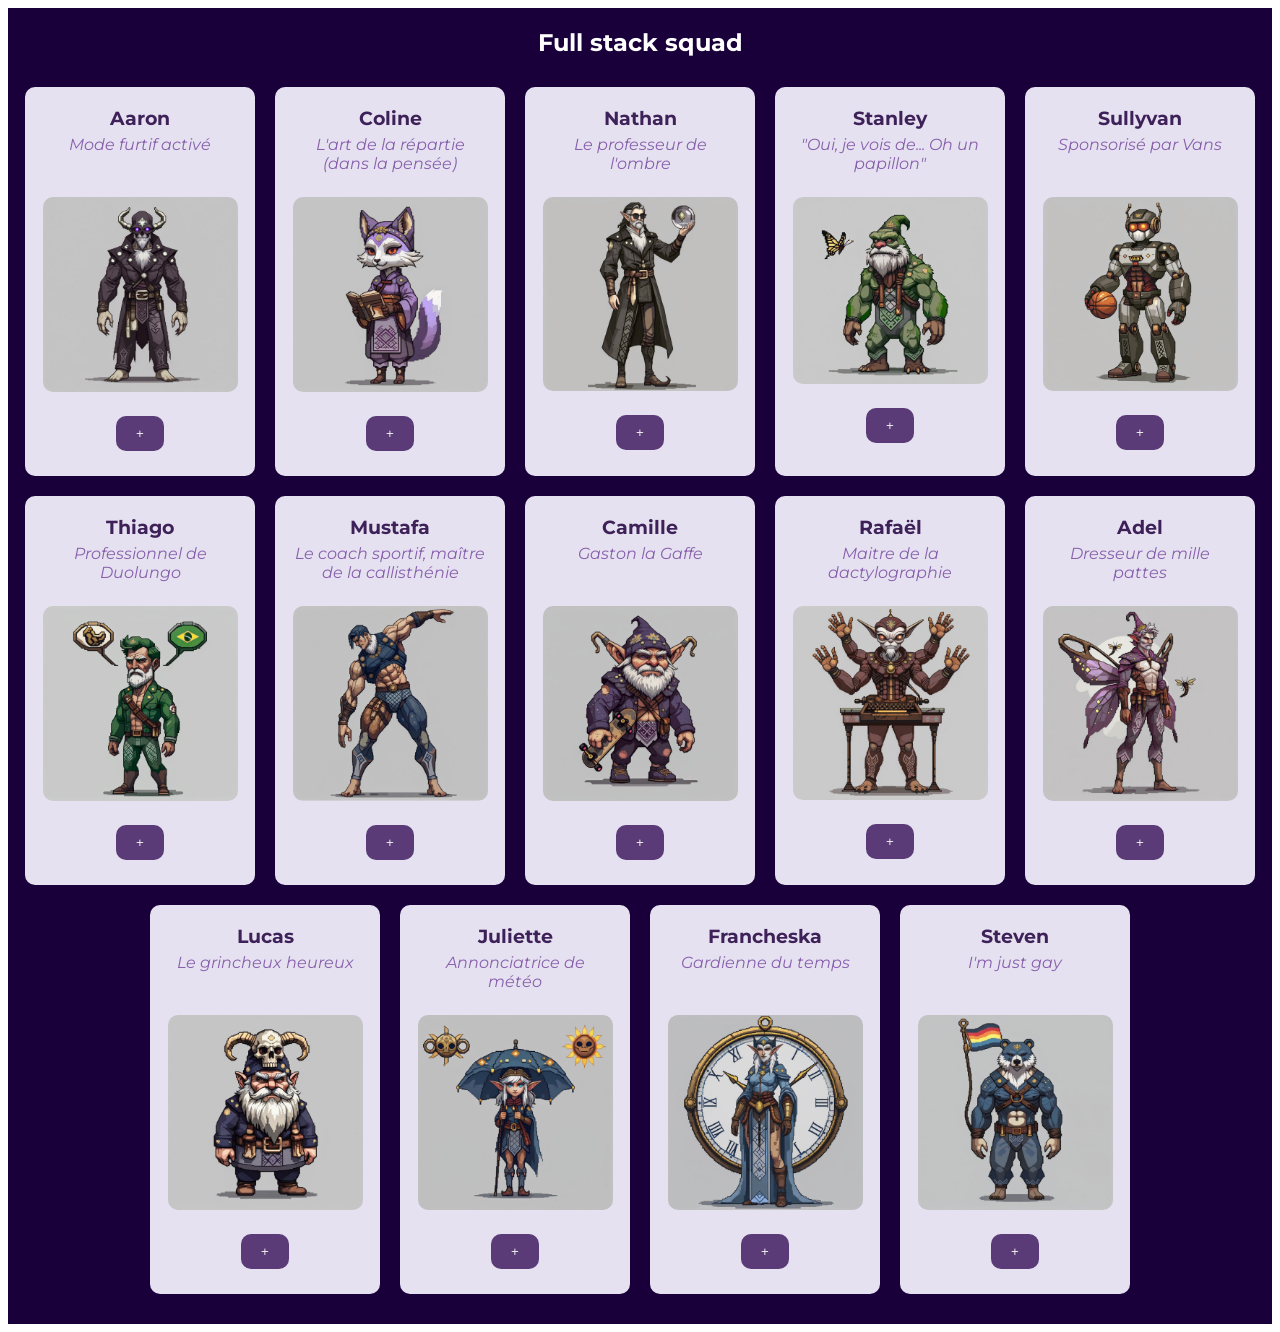
==== julietteBranch/index.html @ 9b446aa5 "FEAT index et style" ====
<!DOCTYPE html>
<html lang="en">
<head>
    <meta charset="UTF-8">
    <meta name="viewport" content="width=device-width, initial-scale=1.0">
    <link rel="stylesheet" href="style.css"/>
    <link href="https://fonts.googleapis.com/css2?family=Montserrat:ital,wght@0,100..900;1,100..900&display=swap" rel="stylesheet">
    <script src="jQuery.js"></script>
    <script src="script.js"></script>
    <title>Document</title>
</head>
<body>
<main>
    
        <h2>Full stack squad </h2>
<section id="fullStack">

    <div class="hero">
        <div class="headCard">
            <h3>Aaron</h3>
            <h4> Mode furtif activé  </h4>
        </div>
        <img src="image/aaron.png" alt="">
        <div class="containerP">
            <div class="replie"> 
                <button class="bouton-deplier"> + </button>
            </div>
            <div class="deplie container">
                <div class="montexte">
                    <table>
                        <tbody>
                            <tr> 
                                <td> Buffs 
                                    <ul>
                                        <li> Energique </li>
                                        <li> Musclé </li>
                                    </ul>
                                </td>
                            </tr>
                            <tr> 
                                <td> Débuffs 
                                    <ul>
                                        <li> Fumeur </li>
                                        <li> Courbature </li>
                                        <li> Transpiration </li>
                                    </ul>
                                </td>
                            </tr>

                        </tbody>
                    </table>
                </div>
            </div>
        </div>
    </div>

    <div class="hero">
        <div class="headCard">
            <h3>Coline </h3>
            <h4>  L'art de la répartie (dans la pensée) </h4>
        </div>
        <img src="image/coline.png" alt="">
        <div class="containerP">
            <div class="replie"> 
                <button class="bouton-deplier"> + </button> 
            </div>
            <div class="deplie container">
                <div class="montexte">
                    <table>
                        <tbody>
                            <tr> 
                                <td> Buffs 
                                    <ul>
                                        <li> Bien nourris </li>
                                        <li> Sous caféine </li>
                                    </ul>
                                </td>
                            </tr>
                            <tr> 
                                <td> Débuffs 
                                    <ul>
                                        <li> Digestion </li>
                                        <li> A côté du grincheux </li>
                                    </ul>
                                </td>
                            </tr>

                        </tbody>
                    </table>
                </div>
            </div>
        </div>
    </div>

    <div class="hero">
        <div class="headCard">
            <h3>Nathan</h3>
            <h4>  Le professeur de l'ombre </h4>
        </div>
        <img src="image/nathan.png" alt="">
        <div class="containerP">
            <div class="replie">
                <button class="bouton-deplier"> + </button>   
            </div>
            <div class="deplie container">
                <div class="montexte">
                    <table>
                        <tbody>
                            <tr> 
                                <td> Buffs 
                                    <ul>
                                        <li> Érudit </li>
                                        <li> Bien nourris </li>
                                        <li> Sous caféine </li>
                                    </ul>
                                </td>
                            </tr>
                            <tr> 
                                <td> Débuffs 
                                    <ul>
                                        <li> Érudit </li>
                                        <li> Disgestion </li>
                                    </ul>
                                </td>
                            </tr>

                        </tbody>
                    </table>
                </div>
            </div>
        </div>
    </div>

    <div class="hero">
        <div class="headCard">
            <h3>Stanley</h3>
            <h4> "Oui, je vois de... Oh un papillon"</h4>
        </div>
        <img src="image/stanley.png" alt="">
        <div class="containerP">
            <div class="replie"> 
                <button class="bouton-deplier"> + </button> 
            </div>
            <div class="deplie container">
                <div class="montexte">
                    <table>
                        <tbody>
                            <tr> 
                                <td> Buffs 
                                    <ul>
                                        <li> Hyperactif </li>
                                        
                                    </ul>
                                </td>
                            </tr>
                            <tr> 
                                <td> Débuffs 
                                    <ul>
                                        <li> Hyperactif </li>
                                        
                                    </ul>
                                </td>
                            </tr>

                        </tbody>
                    </table>
                </div>
            </div>
        </div>
    </div>

    <div class="hero">
        <div class="headCard">
            <h3>Sullyvan</h3>
            <h4> Sponsorisé par Vans</h4>
        </div>
        <img src="image/sullyvan.png" alt="">
        <div class="containerP">
            <div class="replie"> 
                <button class="bouton-deplier"> + </button>  
            </div>
            <div class="deplie container">
                <div class="montexte">
                    <table>
                        <tbody>
                            <tr> 
                                <td> Buffs 
                                    <ul>
                                        <li> Energique </li>
                                        <li> Musclé </li>
                                    </ul>
                                </td>
                            </tr>
                            <tr> 
                                <td> Débuffs 
                                    <ul>
                                        <li> Courbature </li>
                                        <li> Transpiration </li>
                                    </ul>
                                </td>
                            </tr>

                        </tbody>
                    </table>
                </div>
            </div>
        </div>
    </div>

    <div class="hero">
        <div class="headCard">
            <h3>Thiago</h3>
            <h4>  Professionnel de Duolungo </h4>
        </div>
        <img src="image/thiago.png" alt="">
        <div class="containerP">
            <div class="replie"> 
                <button class="bouton-deplier"> + </button> 
            </div>
            <div class="deplie container">
                <div class="montexte">
                    <table>
                        <tbody>
                            <tr> 
                                <td> Buffs 
                                    <ul>
                                        <li> Mega sieste </li>
                                        <li> Plyglotte </li>
                                        <li> Bien nourris </li>
                                    </ul>
                                </td>
                            </tr>
                            <tr> 
                                <td> Débuffs 
                                    <ul>
                                        <li> Réveil difficile </li>
                                        <li> Digestion </li>
                                    </ul>
                                </td>
                            </tr>

                        </tbody>
                    </table>
                </div>
            </div>
        </div>
    </div>

    <div class="hero">
        <div class="headCard">
            <h3>Mustafa</h3>
            <h4> Le coach sportif, maître de la callisthénie </h4>
        </div>
        <img src="image/mustafa.png" alt="">
        <div class="containerP">
            <div class="replie"> 
                <button class="bouton-deplier"> + </button>  
            </div>
            <div class="deplie container">
                <div class="montexte">
                    <table>
                        <tbody>
                            <tr> 
                                <td> Buffs 
                                    <ul>
                                        <li> Energique </li>
                                        <li> Musclé </li>
                                    </ul>
                                </td>
                            </tr>
                            <tr> 
                                <td> Débuffs 
                                    <ul>
                                        <li> Courbature </li>
                                        <li> Transpiration </li>
                                    </ul>
                                </td>
                            </tr>

                        </tbody>
                    </table>
                </div>
            </div>
        </div>
    </div>

    <div class="hero">
        <div class="headCard">
            <h3>Camille </h3>
            <h4> Gaston la Gaffe </h4>
        </div>
        <img src="image/camille.png" alt="">
        <div class="containerP">
            <div class="replie"> 
                <button class="bouton-deplier"> + </button>
            </div>
            <div class="deplie container">
                <div class="montexte">
                    <table>
                        <tbody>
                            <tr> 
                                <td> Buffs 
                                    <ul>
                                        <li> Bien nourris </li>
                                        <li> Sous caféine </li>
                                    </ul>
                                </td>
                            </tr>
                            <tr> 
                                <td> Débuffs 
                                    <ul>
                                        <li> Maladroit </li>
                                        <li> Digestion </li>
                                    </ul>
                                </td>
                            </tr>

                        </tbody>
                    </table>
                </div>
            </div>
        </div>
    </div>

    <div class="hero">
        <div class="headCard">
            <h3> Rafaël </h3>
            <h4> Maitre de la dactylographie </h4>
        </div>
        <img src="image/rafael_.png" alt="">
        <div class="containerP">
            <div class="replie"> 
                <button class="bouton-deplier"> + </button>
            </div>
            <div class="deplie container">
                <div class="montexte">
                    <table>
                        <tbody>
                            <tr> 
                                <td> Buffs 
                                    <ul>
                                        <li> Rapide du clavier </li>
                                        <li> Bien nourris </li>
                                    </ul>
                                </td>
                            </tr>
                            <tr> 
                                <td> Débuffs 
                                    <ul>
                                        <li> Digestion </li>
                                        
                                    </ul>
                                </td>
                            </tr>

                        </tbody>
                    </table>
                </div>
            </div>
        </div>
    </div>

    <div class="hero">
        <div class="headCard">
            <h3> Adel </h3>
            <h4> Dresseur de mille pattes </h4>
        </div>
        <img src="image/adel.png" alt="">
        <div class="containerP">
            <div class="replie"> 
                <button class="bouton-deplier"> + </button>
            </div>
            <div class="deplie container">
                <div class="montexte">
                    <table>
                        <tbody>
                            <tr> 
                                <td> Buffs 
                                    <ul>
                                        <li> Energique </li>
                                        <li> Musclée </li>
                                    </ul>
                                </td>
                            </tr>
                            <tr> 
                                <td> Débuffs 
                                    <ul>
                                        <li> Courbature </li>
                                        <li> Transpiration </li>
                                    </ul>
                                </td>
                            </tr>

                        </tbody>
                    </table>
                </div>
            </div>
        </div>
    </div>

    <div class="hero">
        <div class="headCard">
            <h3> Lucas </h3>
            <h4> Le grincheux heureux </h4>
        </div>
        <img src="image/lucas.png" alt="">
        <div class="containerP">
            <div class="replie"> 
                <button class="bouton-deplier"> + </button>
            </div>
            <div class="deplie container">
                <div class="montexte">
                    <table>
                        <tbody>
                            <tr> 
                                <td> Buffs 
                                    <ul>
                                        <li> Bien nourris </li>
                                        <li> Humour noir </li>
                                        <li> Sous caféine </li>
                                    </ul>
                                </td>
                            </tr>
                            <tr> 
                                <td> Débuffs 
                                    <ul>
                                        <li> A côté de Coline </li>
                                        <li> Fumeur </li>
                                        <li> Digestion </li>
                                    </ul>
                                </td>
                            </tr>

                        </tbody>
                    </table>
                </div>
            </div>
        </div>
    </div>

    <div class="hero">
        <div class="headCard">
            <h3> Juliette </h3>
            <h4> Annonciatrice de météo </h4>
        </div>
        <img src="image/juliette.png" alt="">
        <div class="containerP">
            <div class="replie"> 
                <button class="bouton-deplier"> + </button>
            </div>
            <div class="deplie container">
                <div class="montexte">
                    <table>
                        <tbody>
                            <tr> 
                                <td> Buffs 
                                    <ul>
                                        <li> Bien nourris </li>
                                        <li> Sous caféine </li>
                                    </ul>
                                </td>
                            </tr>
                            <tr> 
                                <td> Débuffs 
                                    <ul>
                                        <li> Fumeuse </li>
                                        <li> Digestion </li>
                                    </ul>
                                </td>
                            </tr>

                        </tbody>
                    </table>
                </div>
            </div>
        </div>
    </div>

    <div class="hero">
        <div class="headCard">
            <h3> Francheska </h3>
            <h4> Gardienne du temps </h4>
        </div>
        <img src="image/francheska.png" alt="">
        <div class="containerP">
            <div class="replie"> 
                <button class="bouton-deplier"> + </button>
            </div>
            <div class="deplie container">
                <div class="montexte">
                    <table>
                        <tbody>
                            <tr> 
                                <td> Buffs 
                                    <ul>
                                        <li> Energique </li>
                                        <li> Musclée </li>
                                    </ul>
                                </td>
                            </tr>
                            <tr> 
                                <td> Débuffs 
                                    <ul>
                                        <li> Courbature </li>
                                        <li> Transpiration </li>
                                    </ul>
                                </td>
                            </tr>

                        </tbody>
                    </table>
                </div>
            </div>
        </div>
    </div>

        <div class="hero">
        <div class="headCard">
            <h3> Steven </h3>
            <h4> I'm just gay </h4>
        </div>
        <img src="image/steven.png" alt="">
        <div class="containerP">
            <div class="replie"> 
                <button class="bouton-deplier"> + </button>
            </div>
            <div class="deplie container">
                <div class="montexte">
                    <table>
                        <tbody>
                            <tr> 
                                <td> Buffs 
                                    <ul>
                                        <li> Bien nourris </li>
                                        <li> Sous caféine </li>
                                    </ul>
                                </td>
                            </tr>
                            <tr> 
                                <td> Débuffs 
                                    <ul>
                                        <li> Digestion </li>
                                    </ul>
                                </td>
                            </tr>

                        </tbody>
                    </table>
                </div>
            </div>
        </div>
    </div>
</section>
</main>
</body>
</html>
---- julietteBranch/style.css ----
body {
    font-family: "Montserrat", sans-serif;
}

main {
    background-color: rgb(26, 0, 59);
    margin: 0;
}
h2 {
    text-align: center;
    color: white;
    margin: 0px;
    padding: 20px;
}

h3 {
    margin: 5px;
    color: rgb(62, 33, 88);
}
h4 {
    margin: 5px;
    font-weight: 400;
    font-style: italic;
    color: rgb(136, 96, 172);
}

#fullStack {
    display: flex;
    flex-direction: row;
    margin: auto;
    justify-content: center;
    flex-wrap: wrap;
    max-width: 1267px;
    padding-bottom: 20px;
}

.headCard{
    height: 80px;;
}

.hero {
    text-align: center;
    background-color: rgb(229, 225, 240);
    width: 200px;
    border-radius: 10px;
    padding: 15px;
    margin: 10px;
}

img {
    width: 195px;
    border-radius: 10px;;
    margin-top: 10px;
    margin-bottom: 10px;
}

button {
    margin: 10px;
    padding: 10px 20px 10px 20px;
    border: none;
    background-color: rgb(90, 59, 119);
    border-radius: 10px;
    color: rgb(240, 240, 240);
}

ul {
    text-align: left;
    margin-top: 5px;
    color: rgb(62, 33, 88);
}

td {
    color: rgb(62, 33, 88);
}
li {
    font-style: italic;
    color: rgb(136, 96, 172);
}
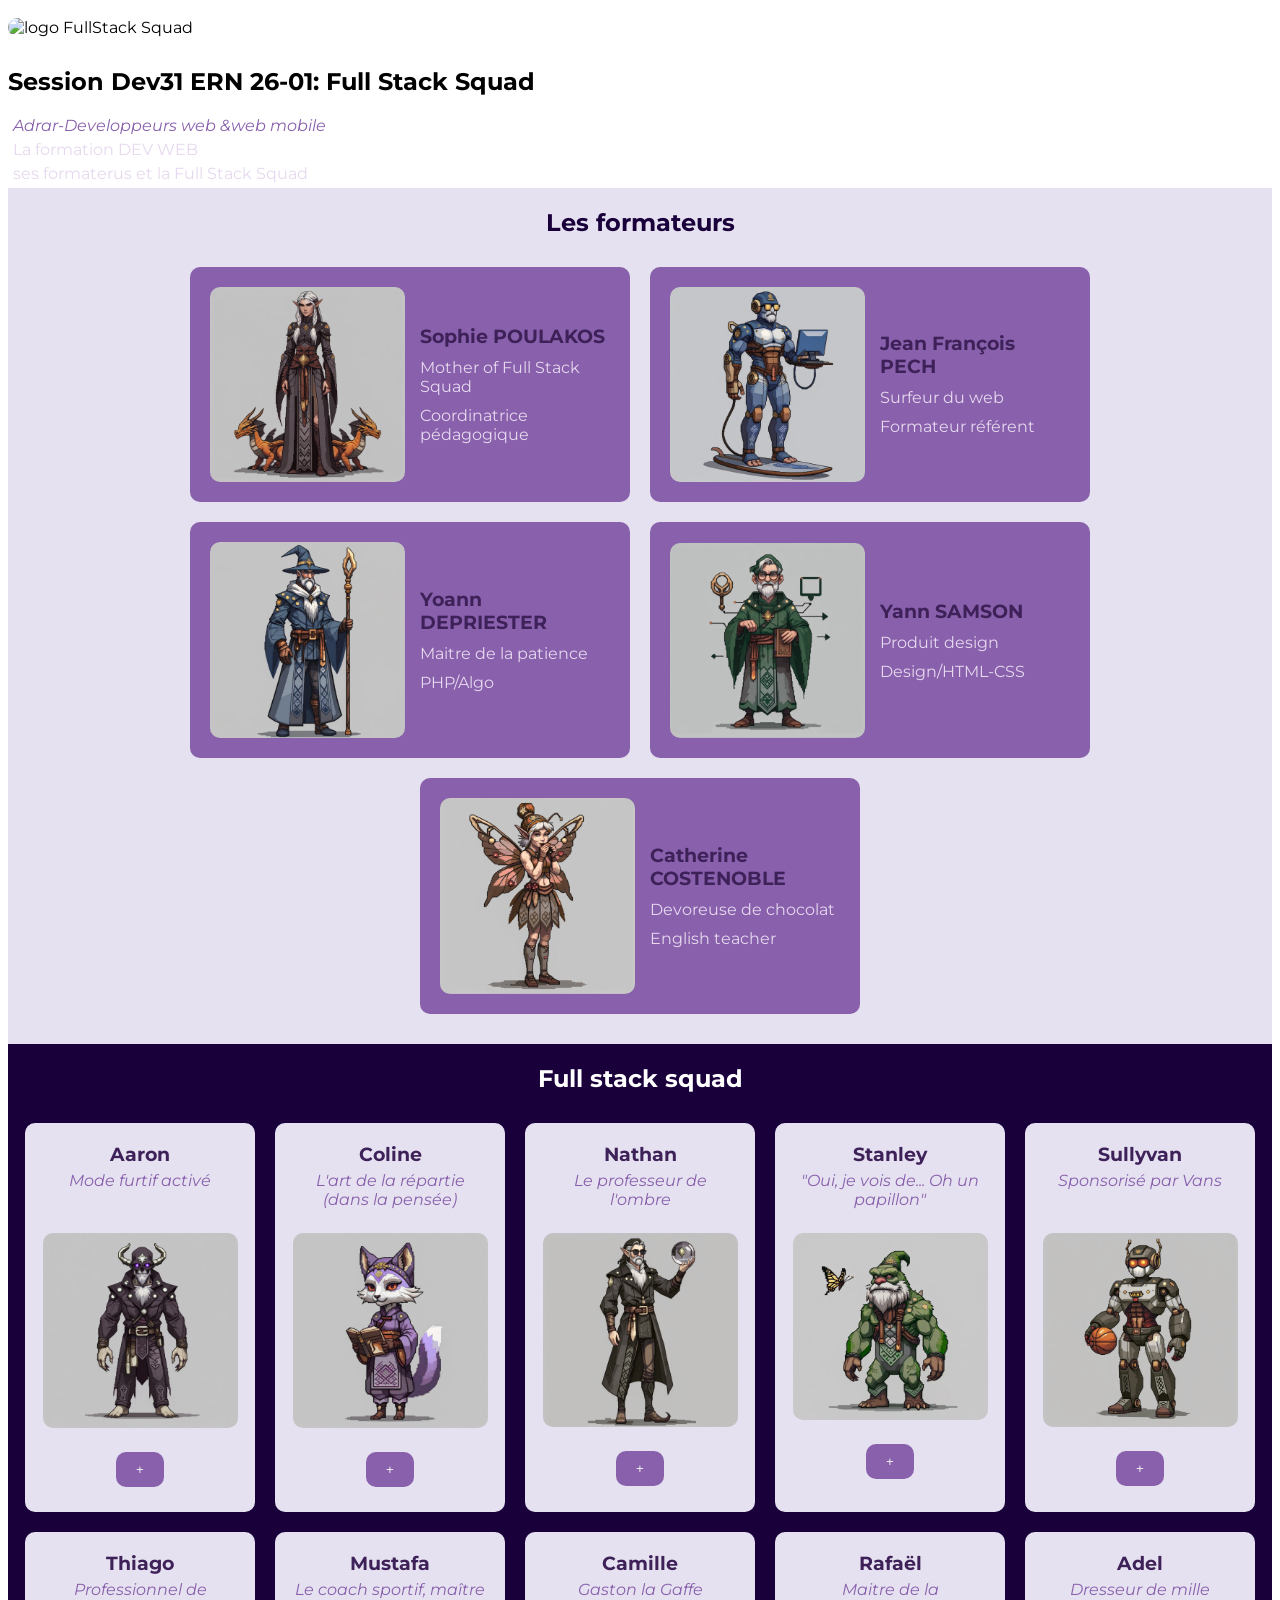
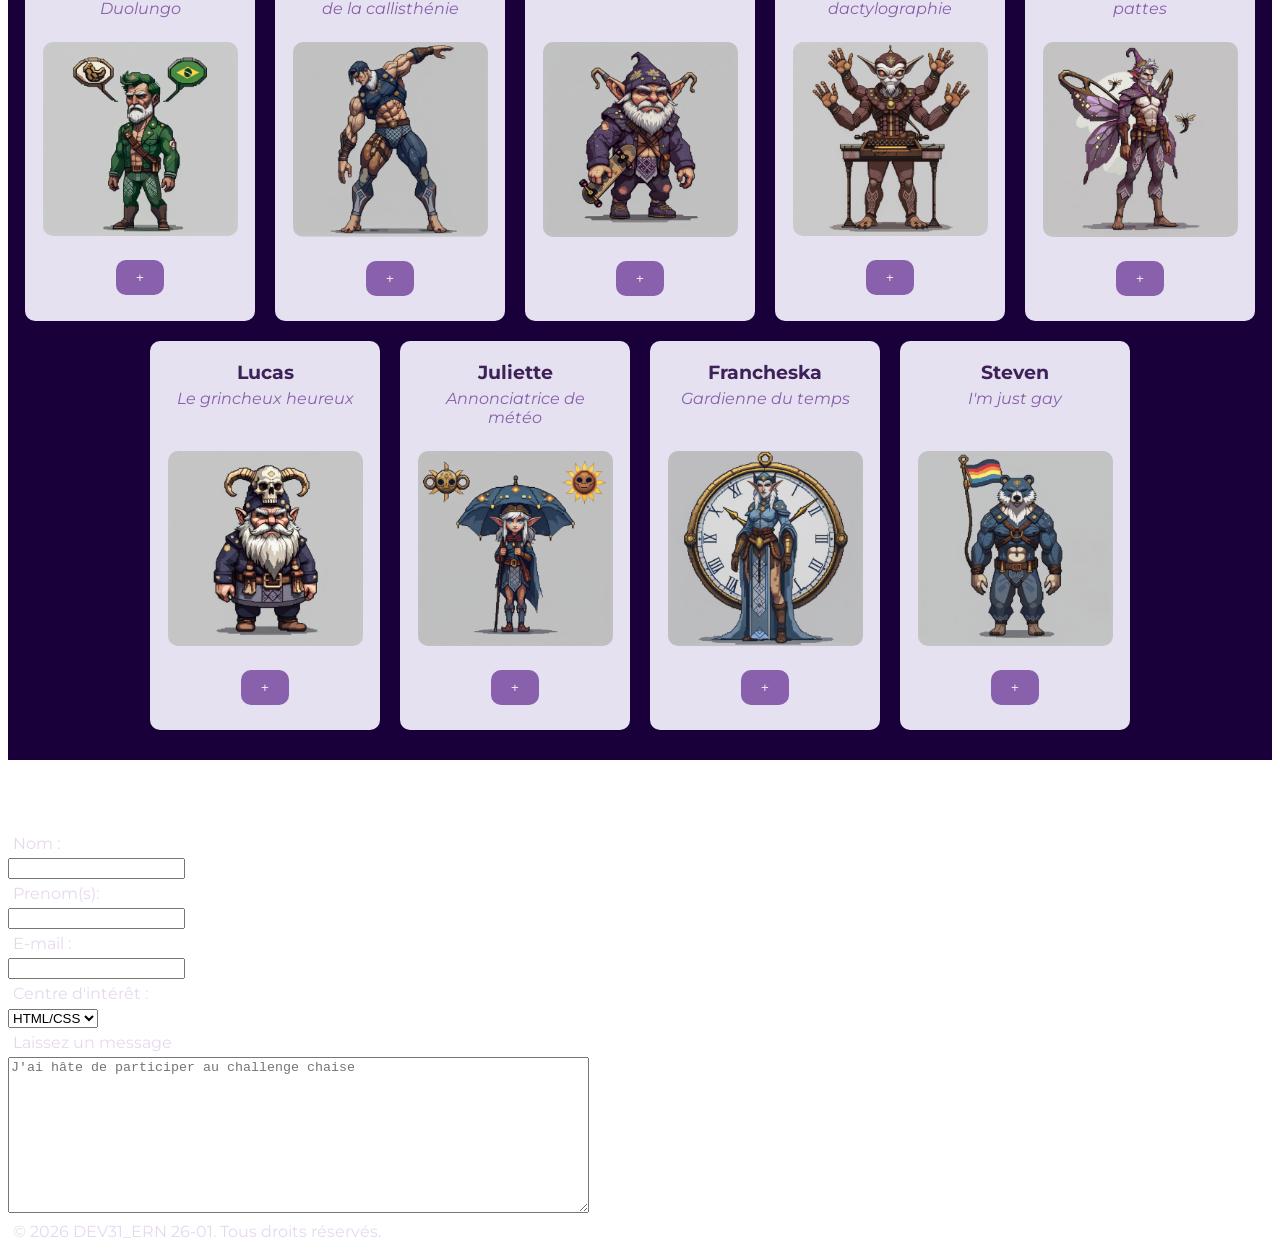
==== commit b4c8472e: "FEAT index + style + img" ====
--- a/julietteBranch/index.html
+++ b/julietteBranch/index.html
@@ -10,547 +10,649 @@
     <title>Document</title>
 </head>
 <body>
-<main>
-    
-        <h2>Full stack squad </h2>
-<section id="fullStack">
-
-    <div class="hero">
-        <div class="headCard">
-            <h3>Aaron</h3>
-            <h4> Mode furtif activé  </h4>
+    <header>
+        <div class ="logo"><img src="/images/logo-customise.png" height="50px" width="250px"  alt="logo FullStack Squad">
         </div>
-        <img src="image/aaron.png" alt="">
-        <div class="containerP">
-            <div class="replie"> 
-                <button class="bouton-deplier"> + </button>
+        <section id="titre">
+            <h1> Session Dev31 ERN 26-01: Full Stack Squad</h1>
+            <h4>Adrar-Developpeurs web &web mobile</h4>
+        </section>
+    </header>
+
+    <main>
+
+        <section class="banniere">
+            <p>La formation DEV WEB</p>
+            <p>ses formaterus et la Full Stack Squad</p>
+        </section>
+
+        <section class="formateurs">
+            <h2 class="h2Formateurs">Les formateurs</h2>
+            <div id="grid-formation">
+                <div class="card-formation">
+                    <img src="image/sophie.png" alt="pixel art representant la coordinatrice pédagogique">
+                    <div class="textCardF">
+                        <h3>Sophie POULAKOS</h3>
+                        <p>Mother of Full Stack Squad</p>
+                        <p>Coordinatrice pédagogique</p>
+                    </div>
+                </div>
+                <div class="card-formation ">
+                    <img src="image/jeff.png" alt="pixel art representant le formateur référent">
+                    <div class="textCardF">
+                        <h3>Jean François PECH</h3>
+                        <p>Surfeur du web</p>
+                        <p>Formateur référent</p>
+                    </div>
+                </div>
+                <div class="card-formation">
+                    <img src="image/yoann.png" alt="pixel art representant prof PHP">
+                    <div class="textCardF">
+                        <h3>Yoann DEPRIESTER</h3>
+                        <p>Maitre de la patience</p>
+                        <p>PHP/Algo</p>
+                    </div>
+                </div>
+                <div class="card-formation">
+                    <img src="image/yann.png" alt="pixel art representant prof design">
+                    <div class="textCardF">
+                        <h3>Yann SAMSON</h3>
+                        <p>Produit design</p>
+                        <p>Design/HTML-CSS</p>
+                    </div>
+                </div>
+                <div class="card-formation">
+                    <img src="image/catherine.png" alt="pixel art representant prof anglais">
+                    <div class="textCardF">
+                        <h3>Catherine COSTENOBLE</h3>
+                        <p>Devoreuse de chocolat</p>
+                        <p>English teacher</p>
+                    </div>
+                </div>
             </div>
-            <div class="deplie container">
-                <div class="montexte">
-                    <table>
-                        <tbody>
-                            <tr> 
-                                <td> Buffs 
-                                    <ul>
-                                        <li> Energique </li>
-                                        <li> Musclé </li>
-                                    </ul>
-                                </td>
-                            </tr>
-                            <tr> 
-                                <td> Débuffs 
-                                    <ul>
-                                        <li> Fumeur </li>
-                                        <li> Courbature </li>
-                                        <li> Transpiration </li>
-                                    </ul>
-                                </td>
-                            </tr>
-
-                        </tbody>
-                    </table>
+        </section>
+
+        <section class="squad">
+            <h2>Full stack squad </h2>
+            <div id="fullStack">
+                <div class="hero">
+                    <div class="headCard">
+                        <h3>Aaron</h3>
+                        <h4> Mode furtif activé  </h4>
+                    </div>
+                    <img src="image/aaron.png" alt="">
+                    <div class="containerP">
+                        <div class="replie"> 
+                            <button class="bouton-deplier"> + </button>
+                        </div>
+                        <div class="deplie container">
+                            <div class="montexte">
+                                <table>
+                                    <tbody>
+                                        <tr> 
+                                            <td> Buffs 
+                                                <ul>
+                                                    <li> Energique </li>
+                                                    <li> Musclé </li>
+                                                </ul>
+                                            </td>
+                                        </tr>
+                                        <tr> 
+                                            <td> Débuffs 
+                                                <ul>
+                                                    <li> Fumeur </li>
+                                                    <li> Courbature </li>
+                                                    <li> Transpiration </li>
+                                                </ul>
+                                            </td>
+                                        </tr>
+
+                                    </tbody>
+                                </table>
+                            </div>
+                        </div>
+                    </div>
+                </div>
+
+                <div class="hero">
+                    <div class="headCard">
+                        <h3>Coline </h3>
+                        <h4>  L'art de la répartie (dans la pensée) </h4>
+                    </div>
+                    <img src="image/coline.png" alt="">
+                    <div class="containerP">
+                        <div class="replie"> 
+                            <button class="bouton-deplier"> + </button> 
+                        </div>
+                        <div class="deplie container">
+                            <div class="montexte">
+                                <table>
+                                    <tbody>
+                                        <tr> 
+                                            <td> Buffs 
+                                                <ul>
+                                                    <li> Bien nourris </li>
+                                                    <li> Sous caféine </li>
+                                                </ul>
+                                            </td>
+                                        </tr>
+                                        <tr> 
+                                            <td> Débuffs 
+                                                <ul>
+                                                    <li> Digestion </li>
+                                                    <li> A côté du grincheux </li>
+                                                </ul>
+                                            </td>
+                                        </tr>
+
+                                    </tbody>
+                                </table>
+                            </div>
+                        </div>
+                    </div>
+                </div>
+
+                <div class="hero">
+                    <div class="headCard">
+                        <h3>Nathan</h3>
+                        <h4>  Le professeur de l'ombre </h4>
+                    </div>
+                    <img src="image/nathan.png" alt="">
+                    <div class="containerP">
+                        <div class="replie">
+                            <button class="bouton-deplier"> + </button>   
+                        </div>
+                        <div class="deplie container">
+                            <div class="montexte">
+                                <table>
+                                    <tbody>
+                                        <tr> 
+                                            <td> Buffs 
+                                                <ul>
+                                                    <li> Érudit </li>
+                                                    <li> Bien nourris </li>
+                                                    <li> Sous caféine </li>
+                                                </ul>
+                                            </td>
+                                        </tr>
+                                        <tr> 
+                                            <td> Débuffs 
+                                                <ul>
+                                                    <li> Érudit </li>
+                                                    <li> Disgestion </li>
+                                                </ul>
+                                            </td>
+                                        </tr>
+
+                                    </tbody>
+                                </table>
+                            </div>
+                        </div>
+                    </div>
+                </div>
+
+                <div class="hero">
+                    <div class="headCard">
+                        <h3>Stanley</h3>
+                        <h4> "Oui, je vois de... Oh un papillon"</h4>
+                    </div>
+                    <img src="image/stanley.png" alt="">
+                    <div class="containerP">
+                        <div class="replie"> 
+                            <button class="bouton-deplier"> + </button> 
+                        </div>
+                        <div class="deplie container">
+                            <div class="montexte">
+                                <table>
+                                    <tbody>
+                                        <tr> 
+                                            <td> Buffs 
+                                                <ul>
+                                                    <li> Hyperactif </li>
+                                                    
+                                                </ul>
+                                            </td>
+                                        </tr>
+                                        <tr> 
+                                            <td> Débuffs 
+                                                <ul>
+                                                    <li> Hyperactif </li>
+                                                    
+                                                </ul>
+                                            </td>
+                                        </tr>
+
+                                    </tbody>
+                                </table>
+                            </div>
+                        </div>
+                    </div>
+                </div>
+
+                <div class="hero">
+                    <div class="headCard">
+                        <h3>Sullyvan</h3>
+                        <h4> Sponsorisé par Vans</h4>
+                    </div>
+                    <img src="image/sullyvan.png" alt="">
+                    <div class="containerP">
+                        <div class="replie"> 
+                            <button class="bouton-deplier"> + </button>  
+                        </div>
+                        <div class="deplie container">
+                            <div class="montexte">
+                                <table>
+                                    <tbody>
+                                        <tr> 
+                                            <td> Buffs 
+                                                <ul>
+                                                    <li> Energique </li>
+                                                    <li> Musclé </li>
+                                                </ul>
+                                            </td>
+                                        </tr>
+                                        <tr> 
+                                            <td> Débuffs 
+                                                <ul>
+                                                    <li> Courbature </li>
+                                                    <li> Transpiration </li>
+                                                </ul>
+                                            </td>
+                                        </tr>
+
+                                    </tbody>
+                                </table>
+                            </div>
+                        </div>
+                    </div>
+                </div>
+
+                <div class="hero">
+                    <div class="headCard">
+                        <h3>Thiago</h3>
+                        <h4>  Professionnel de Duolungo </h4>
+                    </div>
+                    <img src="image/thiago.png" alt="">
+                    <div class="containerP">
+                        <div class="replie"> 
+                            <button class="bouton-deplier"> + </button> 
+                        </div>
+                        <div class="deplie container">
+                            <div class="montexte">
+                                <table>
+                                    <tbody>
+                                        <tr> 
+                                            <td> Buffs 
+                                                <ul>
+                                                    <li> Mega sieste </li>
+                                                    <li> Plyglotte </li>
+                                                    <li> Bien nourris </li>
+                                                </ul>
+                                            </td>
+                                        </tr>
+                                        <tr> 
+                                            <td> Débuffs 
+                                                <ul>
+                                                    <li> Réveil difficile </li>
+                                                    <li> Digestion </li>
+                                                </ul>
+                                            </td>
+                                        </tr>
+
+                                    </tbody>
+                                </table>
+                            </div>
+                        </div>
+                    </div>
+                </div>
+
+                <div class="hero">
+                    <div class="headCard">
+                        <h3>Mustafa</h3>
+                        <h4> Le coach sportif, maître de la callisthénie </h4>
+                    </div>
+                    <img src="image/mustafa.png" alt="">
+                    <div class="containerP">
+                        <div class="replie"> 
+                            <button class="bouton-deplier"> + </button>  
+                        </div>
+                        <div class="deplie container">
+                            <div class="montexte">
+                                <table>
+                                    <tbody>
+                                        <tr> 
+                                            <td> Buffs 
+                                                <ul>
+                                                    <li> Energique </li>
+                                                    <li> Musclé </li>
+                                                </ul>
+                                            </td>
+                                        </tr>
+                                        <tr> 
+                                            <td> Débuffs 
+                                                <ul>
+                                                    <li> Courbature </li>
+                                                    <li> Transpiration </li>
+                                                </ul>
+                                            </td>
+                                        </tr>
+
+                                    </tbody>
+                                </table>
+                            </div>
+                        </div>
+                    </div>
+                </div>
+
+                <div class="hero">
+                    <div class="headCard">
+                        <h3>Camille </h3>
+                        <h4> Gaston la Gaffe </h4>
+                    </div>
+                    <img src="image/camille.png" alt="">
+                    <div class="containerP">
+                        <div class="replie"> 
+                            <button class="bouton-deplier"> + </button>
+                        </div>
+                        <div class="deplie container">
+                            <div class="montexte">
+                                <table>
+                                    <tbody>
+                                        <tr> 
+                                            <td> Buffs 
+                                                <ul>
+                                                    <li> Bien nourris </li>
+                                                    <li> Sous caféine </li>
+                                                </ul>
+                                            </td>
+                                        </tr>
+                                        <tr> 
+                                            <td> Débuffs 
+                                                <ul>
+                                                    <li> Maladroit </li>
+                                                    <li> Digestion </li>
+                                                </ul>
+                                            </td>
+                                        </tr>
+
+                                    </tbody>
+                                </table>
+                            </div>
+                        </div>
+                    </div>
+                </div>
+
+                <div class="hero">
+                    <div class="headCard">
+                        <h3> Rafaël </h3>
+                        <h4> Maitre de la dactylographie </h4>
+                    </div>
+                    <img src="image/rafael_.png" alt="">
+                    <div class="containerP">
+                        <div class="replie"> 
+                            <button class="bouton-deplier"> + </button>
+                        </div>
+                        <div class="deplie container">
+                            <div class="montexte">
+                                <table>
+                                    <tbody>
+                                        <tr> 
+                                            <td> Buffs 
+                                                <ul>
+                                                    <li> Rapide du clavier </li>
+                                                    <li> Bien nourris </li>
+                                                </ul>
+                                            </td>
+                                        </tr>
+                                        <tr> 
+                                            <td> Débuffs 
+                                                <ul>
+                                                    <li> Digestion </li>
+                                                    
+                                                </ul>
+                                            </td>
+                                        </tr>
+
+                                    </tbody>
+                                </table>
+                            </div>
+                        </div>
+                    </div>
+                </div>
+
+                <div class="hero">
+                    <div class="headCard">
+                        <h3> Adel </h3>
+                        <h4> Dresseur de mille pattes </h4>
+                    </div>
+                    <img src="image/adel.png" alt="">
+                    <div class="containerP">
+                        <div class="replie"> 
+                            <button class="bouton-deplier"> + </button>
+                        </div>
+                        <div class="deplie container">
+                            <div class="montexte">
+                                <table>
+                                    <tbody>
+                                        <tr> 
+                                            <td> Buffs 
+                                                <ul>
+                                                    <li> Energique </li>
+                                                    <li> Musclée </li>
+                                                </ul>
+                                            </td>
+                                        </tr>
+                                        <tr> 
+                                            <td> Débuffs 
+                                                <ul>
+                                                    <li> Courbature </li>
+                                                    <li> Transpiration </li>
+                                                </ul>
+                                            </td>
+                                        </tr>
+
+                                    </tbody>
+                                </table>
+                            </div>
+                        </div>
+                    </div>
+                </div>
+
+                <div class="hero">
+                    <div class="headCard">
+                        <h3> Lucas </h3>
+                        <h4> Le grincheux heureux </h4>
+                    </div>
+                    <img src="image/lucas.png" alt="">
+                    <div class="containerP">
+                        <div class="replie"> 
+                            <button class="bouton-deplier"> + </button>
+                        </div>
+                        <div class="deplie container">
+                            <div class="montexte">
+                                <table>
+                                    <tbody>
+                                        <tr> 
+                                            <td> Buffs 
+                                                <ul>
+                                                    <li> Bien nourris </li>
+                                                    <li> Humour noir </li>
+                                                    <li> Sous caféine </li>
+                                                </ul>
+                                            </td>
+                                        </tr>
+                                        <tr> 
+                                            <td> Débuffs 
+                                                <ul>
+                                                    <li> A côté de Coline </li>
+                                                    <li> Fumeur </li>
+                                                    <li> Digestion </li>
+                                                </ul>
+                                            </td>
+                                        </tr>
+
+                                    </tbody>
+                                </table>
+                            </div>
+                        </div>
+                    </div>
+                </div>
+
+                <div class="hero">
+                    <div class="headCard">
+                        <h3> Juliette </h3>
+                        <h4> Annonciatrice de météo </h4>
+                    </div>
+                    <img src="image/juliette.png" alt="">
+                    <div class="containerP">
+                        <div class="replie"> 
+                            <button class="bouton-deplier"> + </button>
+                        </div>
+                        <div class="deplie container">
+                            <div class="montexte">
+                                <table>
+                                    <tbody>
+                                        <tr> 
+                                            <td> Buffs 
+                                                <ul>
+                                                    <li> Bien nourris </li>
+                                                    <li> Sous caféine </li>
+                                                </ul>
+                                            </td>
+                                        </tr>
+                                        <tr> 
+                                            <td> Débuffs 
+                                                <ul>
+                                                    <li> Fumeuse </li>
+                                                    <li> Digestion </li>
+                                                </ul>
+                                            </td>
+                                        </tr>
+
+                                    </tbody>
+                                </table>
+                            </div>
+                        </div>
+                    </div>
+                </div>
+
+                <div class="hero">
+                    <div class="headCard">
+                        <h3> Francheska </h3>
+                        <h4> Gardienne du temps </h4>
+                    </div>
+                    <img src="image/francheska.png" alt="">
+                    <div class="containerP">
+                        <div class="replie"> 
+                            <button class="bouton-deplier"> + </button>
+                        </div>
+                        <div class="deplie container">
+                            <div class="montexte">
+                                <table>
+                                    <tbody>
+                                        <tr> 
+                                            <td> Buffs 
+                                                <ul>
+                                                    <li> Energique </li>
+                                                    <li> Musclée </li>
+                                                </ul>
+                                            </td>
+                                        </tr>
+                                        <tr> 
+                                            <td> Débuffs 
+                                                <ul>
+                                                    <li> Courbature </li>
+                                                    <li> Transpiration </li>
+                                                </ul>
+                                            </td>
+                                        </tr>
+
+                                    </tbody>
+                                </table>
+                            </div>
+                        </div>
+                    </div>
+                </div>
+
+                    <div class="hero">
+                    <div class="headCard">
+                        <h3> Steven </h3>
+                        <h4> I'm just gay </h4>
+                    </div>
+                    <img src="image/steven.png" alt="">
+                    <div class="containerP">
+                        <div class="replie"> 
+                            <button class="bouton-deplier"> + </button>
+                        </div>
+                        <div class="deplie container">
+                            <div class="montexte">
+                                <table>
+                                    <tbody>
+                                        <tr> 
+                                            <td> Buffs 
+                                                <ul>
+                                                    <li> Bien nourris </li>
+                                                    <li> Sous caféine </li>
+                                                </ul>
+                                            </td>
+                                        </tr>
+                                        <tr> 
+                                            <td> Débuffs 
+                                                <ul>
+                                                    <li> Digestion </li>
+                                                </ul>
+                                            </td>
+                                        </tr>
+
+                                    </tbody>
+                                </table>
+                            </div>
+                        </div>
+                    </div>
                 </div>
             </div>
-        </div>
-    </div>
-
-    <div class="hero">
-        <div class="headCard">
-            <h3>Coline </h3>
-            <h4>  L'art de la répartie (dans la pensée) </h4>
-        </div>
-        <img src="image/coline.png" alt="">
-        <div class="containerP">
-            <div class="replie"> 
-                <button class="bouton-deplier"> + </button> 
+        </section>
+
+        <section class="Contact">
+            <form method="POST" action="#">
+            <h2> Nous rejoindre </h2>
+            <div>
+                <p> Nom :</p>
+                <label for="Nom"></label>
+                <input type="text" name="nom">
             </div>
-            <div class="deplie container">
-                <div class="montexte">
-                    <table>
-                        <tbody>
-                            <tr> 
-                                <td> Buffs 
-                                    <ul>
-                                        <li> Bien nourris </li>
-                                        <li> Sous caféine </li>
-                                    </ul>
-                                </td>
-                            </tr>
-                            <tr> 
-                                <td> Débuffs 
-                                    <ul>
-                                        <li> Digestion </li>
-                                        <li> A côté du grincheux </li>
-                                    </ul>
-                                </td>
-                            </tr>
-
-                        </tbody>
-                    </table>
-                </div>
+            <div>
+                <p> Prenom(s):</p>
+                <label for="Prenom"></label>
+                <input type="text" name="Prenom">
             </div>
-        </div>
-    </div>
-
-    <div class="hero">
-        <div class="headCard">
-            <h3>Nathan</h3>
-            <h4>  Le professeur de l'ombre </h4>
-        </div>
-        <img src="image/nathan.png" alt="">
-        <div class="containerP">
-            <div class="replie">
-                <button class="bouton-deplier"> + </button>   
+            <div>
+                <p> E-mail : </p>
+                <label for="email"></label>
+                <input type="text" name="email">
             </div>
-            <div class="deplie container">
-                <div class="montexte">
-                    <table>
-                        <tbody>
-                            <tr> 
-                                <td> Buffs 
-                                    <ul>
-                                        <li> Érudit </li>
-                                        <li> Bien nourris </li>
-                                        <li> Sous caféine </li>
-                                    </ul>
-                                </td>
-                            </tr>
-                            <tr> 
-                                <td> Débuffs 
-                                    <ul>
-                                        <li> Érudit </li>
-                                        <li> Disgestion </li>
-                                    </ul>
-                                </td>
-                            </tr>
-
-                        </tbody>
-                    </table>
-                </div>
+            <div>
+                <p> Centre d'intérêt :</p>
+                <label for="liste"></label>
+                <select name="liste" id="liste">
+                    <option value="option1"selected="">HTML/CSS</option>
+                    <option value="option2">JavaScript</option>
+                    <option value="option3">PHP</option>
+                    <option value="option4">SQL</option>
+                </select>
             </div>
-        </div>
-    </div>
-
-    <div class="hero">
-        <div class="headCard">
-            <h3>Stanley</h3>
-            <h4> "Oui, je vois de... Oh un papillon"</h4>
-        </div>
-        <img src="image/stanley.png" alt="">
-        <div class="containerP">
-            <div class="replie"> 
-                <button class="bouton-deplier"> + </button> 
+            <div>
+                <p>Laissez un message </p>
+                <label for ="commentaire"></label>
+                <textarea rows="10" cols="70" placeholder="J'ai hâte de participer au challenge chaise" id="commentaire"></textarea>
             </div>
-            <div class="deplie container">
-                <div class="montexte">
-                    <table>
-                        <tbody>
-                            <tr> 
-                                <td> Buffs 
-                                    <ul>
-                                        <li> Hyperactif </li>
-                                        
-                                    </ul>
-                                </td>
-                            </tr>
-                            <tr> 
-                                <td> Débuffs 
-                                    <ul>
-                                        <li> Hyperactif </li>
-                                        
-                                    </ul>
-                                </td>
-                            </tr>
-
-                        </tbody>
-                    </table>
-                </div>
-            </div>
-        </div>
-    </div>
-
-    <div class="hero">
-        <div class="headCard">
-            <h3>Sullyvan</h3>
-            <h4> Sponsorisé par Vans</h4>
-        </div>
-        <img src="image/sullyvan.png" alt="">
-        <div class="containerP">
-            <div class="replie"> 
-                <button class="bouton-deplier"> + </button>  
-            </div>
-            <div class="deplie container">
-                <div class="montexte">
-                    <table>
-                        <tbody>
-                            <tr> 
-                                <td> Buffs 
-                                    <ul>
-                                        <li> Energique </li>
-                                        <li> Musclé </li>
-                                    </ul>
-                                </td>
-                            </tr>
-                            <tr> 
-                                <td> Débuffs 
-                                    <ul>
-                                        <li> Courbature </li>
-                                        <li> Transpiration </li>
-                                    </ul>
-                                </td>
-                            </tr>
-
-                        </tbody>
-                    </table>
-                </div>
-            </div>
-        </div>
-    </div>
-
-    <div class="hero">
-        <div class="headCard">
-            <h3>Thiago</h3>
-            <h4>  Professionnel de Duolungo </h4>
-        </div>
-        <img src="image/thiago.png" alt="">
-        <div class="containerP">
-            <div class="replie"> 
-                <button class="bouton-deplier"> + </button> 
-            </div>
-            <div class="deplie container">
-                <div class="montexte">
-                    <table>
-                        <tbody>
-                            <tr> 
-                                <td> Buffs 
-                                    <ul>
-                                        <li> Mega sieste </li>
-                                        <li> Plyglotte </li>
-                                        <li> Bien nourris </li>
-                                    </ul>
-                                </td>
-                            </tr>
-                            <tr> 
-                                <td> Débuffs 
-                                    <ul>
-                                        <li> Réveil difficile </li>
-                                        <li> Digestion </li>
-                                    </ul>
-                                </td>
-                            </tr>
-
-                        </tbody>
-                    </table>
-                </div>
-            </div>
-        </div>
-    </div>
-
-    <div class="hero">
-        <div class="headCard">
-            <h3>Mustafa</h3>
-            <h4> Le coach sportif, maître de la callisthénie </h4>
-        </div>
-        <img src="image/mustafa.png" alt="">
-        <div class="containerP">
-            <div class="replie"> 
-                <button class="bouton-deplier"> + </button>  
-            </div>
-            <div class="deplie container">
-                <div class="montexte">
-                    <table>
-                        <tbody>
-                            <tr> 
-                                <td> Buffs 
-                                    <ul>
-                                        <li> Energique </li>
-                                        <li> Musclé </li>
-                                    </ul>
-                                </td>
-                            </tr>
-                            <tr> 
-                                <td> Débuffs 
-                                    <ul>
-                                        <li> Courbature </li>
-                                        <li> Transpiration </li>
-                                    </ul>
-                                </td>
-                            </tr>
-
-                        </tbody>
-                    </table>
-                </div>
-            </div>
-        </div>
-    </div>
-
-    <div class="hero">
-        <div class="headCard">
-            <h3>Camille </h3>
-            <h4> Gaston la Gaffe </h4>
-        </div>
-        <img src="image/camille.png" alt="">
-        <div class="containerP">
-            <div class="replie"> 
-                <button class="bouton-deplier"> + </button>
-            </div>
-            <div class="deplie container">
-                <div class="montexte">
-                    <table>
-                        <tbody>
-                            <tr> 
-                                <td> Buffs 
-                                    <ul>
-                                        <li> Bien nourris </li>
-                                        <li> Sous caféine </li>
-                                    </ul>
-                                </td>
-                            </tr>
-                            <tr> 
-                                <td> Débuffs 
-                                    <ul>
-                                        <li> Maladroit </li>
-                                        <li> Digestion </li>
-                                    </ul>
-                                </td>
-                            </tr>
-
-                        </tbody>
-                    </table>
-                </div>
-            </div>
-        </div>
-    </div>
-
-    <div class="hero">
-        <div class="headCard">
-            <h3> Rafaël </h3>
-            <h4> Maitre de la dactylographie </h4>
-        </div>
-        <img src="image/rafael_.png" alt="">
-        <div class="containerP">
-            <div class="replie"> 
-                <button class="bouton-deplier"> + </button>
-            </div>
-            <div class="deplie container">
-                <div class="montexte">
-                    <table>
-                        <tbody>
-                            <tr> 
-                                <td> Buffs 
-                                    <ul>
-                                        <li> Rapide du clavier </li>
-                                        <li> Bien nourris </li>
-                                    </ul>
-                                </td>
-                            </tr>
-                            <tr> 
-                                <td> Débuffs 
-                                    <ul>
-                                        <li> Digestion </li>
-                                        
-                                    </ul>
-                                </td>
-                            </tr>
-
-                        </tbody>
-                    </table>
-                </div>
-            </div>
-        </div>
-    </div>
-
-    <div class="hero">
-        <div class="headCard">
-            <h3> Adel </h3>
-            <h4> Dresseur de mille pattes </h4>
-        </div>
-        <img src="image/adel.png" alt="">
-        <div class="containerP">
-            <div class="replie"> 
-                <button class="bouton-deplier"> + </button>
-            </div>
-            <div class="deplie container">
-                <div class="montexte">
-                    <table>
-                        <tbody>
-                            <tr> 
-                                <td> Buffs 
-                                    <ul>
-                                        <li> Energique </li>
-                                        <li> Musclée </li>
-                                    </ul>
-                                </td>
-                            </tr>
-                            <tr> 
-                                <td> Débuffs 
-                                    <ul>
-                                        <li> Courbature </li>
-                                        <li> Transpiration </li>
-                                    </ul>
-                                </td>
-                            </tr>
-
-                        </tbody>
-                    </table>
-                </div>
-            </div>
-        </div>
-    </div>
-
-    <div class="hero">
-        <div class="headCard">
-            <h3> Lucas </h3>
-            <h4> Le grincheux heureux </h4>
-        </div>
-        <img src="image/lucas.png" alt="">
-        <div class="containerP">
-            <div class="replie"> 
-                <button class="bouton-deplier"> + </button>
-            </div>
-            <div class="deplie container">
-                <div class="montexte">
-                    <table>
-                        <tbody>
-                            <tr> 
-                                <td> Buffs 
-                                    <ul>
-                                        <li> Bien nourris </li>
-                                        <li> Humour noir </li>
-                                        <li> Sous caféine </li>
-                                    </ul>
-                                </td>
-                            </tr>
-                            <tr> 
-                                <td> Débuffs 
-                                    <ul>
-                                        <li> A côté de Coline </li>
-                                        <li> Fumeur </li>
-                                        <li> Digestion </li>
-                                    </ul>
-                                </td>
-                            </tr>
-
-                        </tbody>
-                    </table>
-                </div>
-            </div>
-        </div>
-    </div>
-
-    <div class="hero">
-        <div class="headCard">
-            <h3> Juliette </h3>
-            <h4> Annonciatrice de météo </h4>
-        </div>
-        <img src="image/juliette.png" alt="">
-        <div class="containerP">
-            <div class="replie"> 
-                <button class="bouton-deplier"> + </button>
-            </div>
-            <div class="deplie container">
-                <div class="montexte">
-                    <table>
-                        <tbody>
-                            <tr> 
-                                <td> Buffs 
-                                    <ul>
-                                        <li> Bien nourris </li>
-                                        <li> Sous caféine </li>
-                                    </ul>
-                                </td>
-                            </tr>
-                            <tr> 
-                                <td> Débuffs 
-                                    <ul>
-                                        <li> Fumeuse </li>
-                                        <li> Digestion </li>
-                                    </ul>
-                                </td>
-                            </tr>
-
-                        </tbody>
-                    </table>
-                </div>
-            </div>
-        </div>
-    </div>
-
-    <div class="hero">
-        <div class="headCard">
-            <h3> Francheska </h3>
-            <h4> Gardienne du temps </h4>
-        </div>
-        <img src="image/francheska.png" alt="">
-        <div class="containerP">
-            <div class="replie"> 
-                <button class="bouton-deplier"> + </button>
-            </div>
-            <div class="deplie container">
-                <div class="montexte">
-                    <table>
-                        <tbody>
-                            <tr> 
-                                <td> Buffs 
-                                    <ul>
-                                        <li> Energique </li>
-                                        <li> Musclée </li>
-                                    </ul>
-                                </td>
-                            </tr>
-                            <tr> 
-                                <td> Débuffs 
-                                    <ul>
-                                        <li> Courbature </li>
-                                        <li> Transpiration </li>
-                                    </ul>
-                                </td>
-                            </tr>
-
-                        </tbody>
-                    </table>
-                </div>
-            </div>
-        </div>
-    </div>
-
-        <div class="hero">
-        <div class="headCard">
-            <h3> Steven </h3>
-            <h4> I'm just gay </h4>
-        </div>
-        <img src="image/steven.png" alt="">
-        <div class="containerP">
-            <div class="replie"> 
-                <button class="bouton-deplier"> + </button>
-            </div>
-            <div class="deplie container">
-                <div class="montexte">
-                    <table>
-                        <tbody>
-                            <tr> 
-                                <td> Buffs 
-                                    <ul>
-                                        <li> Bien nourris </li>
-                                        <li> Sous caféine </li>
-                                    </ul>
-                                </td>
-                            </tr>
-                            <tr> 
-                                <td> Débuffs 
-                                    <ul>
-                                        <li> Digestion </li>
-                                    </ul>
-                                </td>
-                            </tr>
-
-                        </tbody>
-                    </table>
-                </div>
-            </div>
-        </div>
-    </div>
-</section>
-</main>
+            </form>
+        </section>
+
+    </main>
+
+    <footer>
+        <p>&copy; 2026 DEV31_ERN 26-01. Tous droits réservés.</p>
+    </footer>
 </body>
 </html>
--- a/julietteBranch/style.css
+++ b/julietteBranch/style.css
@@ -3,9 +3,9 @@
 }
 
 main {
-    background-color: rgb(26, 0, 59);
     margin: 0;
 }
+
 h2 {
     text-align: center;
     color: white;
@@ -13,15 +13,54 @@
     padding: 20px;
 }
 
+.h2Formateurs {
+    color: rgb(26, 0, 59);
+}
+
 h3 {
     margin: 5px;
     color: rgb(62, 33, 88);
 }
+
 h4 {
     margin: 5px;
     font-weight: 400;
     font-style: italic;
     color: rgb(136, 96, 172);
+}
+
+img {
+    width: 195px;
+    border-radius: 10px;;
+    margin-top: 10px;
+    margin-bottom: 10px;
+}
+
+button {
+    margin: 10px;
+    padding: 10px 20px 10px 20px;
+    border: none;
+    background-color: rgb(136, 96, 172);
+    border-radius: 10px;
+    color: rgb(240, 240, 240);
+}
+
+ul {
+    text-align: left;
+    margin-top: 5px;
+    color: rgb(62, 33, 88);
+}
+
+td {
+    color: rgb(62, 33, 88);
+}
+li {
+    font-style: italic;
+    color: rgb(136, 96, 172);
+}
+
+.squad {
+    background-color: rgb(26, 0, 59);
 }
 
 #fullStack {
@@ -47,32 +86,40 @@
     margin: 10px;
 }
 
-img {
-    width: 195px;
-    border-radius: 10px;;
-    margin-top: 10px;
-    margin-bottom: 10px;
+.formateurs {
+    background-color:rgb(229, 225, 240);
 }
 
-button {
-    margin: 10px;
-    padding: 10px 20px 10px 20px;
-    border: none;
-    background-color: rgb(90, 59, 119);
-    border-radius: 10px;
-    color: rgb(240, 240, 240);
+#grid-formation {
+    display: flex;
+    flex-direction: row;
+    margin: auto;
+    justify-content: center;
+    flex-wrap: wrap;
+    max-width: 1267px;
+    padding-bottom: 20px;
 }
 
-ul {
+.card-formation{
+    display: flex;
     text-align: left;
-    margin-top: 5px;
-    color: rgb(62, 33, 88);
+    background-color: rgb(136, 96, 172);
+    width: 400px;
+    border-radius: 10px;
+    padding: 15px;
+    margin: 10px;
+    align-items: center;
+    padding: 10px 20px 10px 20px;
 }
 
-td {
-    color: rgb(62, 33, 88);
+.textCardF {
+    display: flex;
+    flex-direction: column;
+    margin-left: 10px;
+
 }
-li {
-    font-style: italic;
-    color: rgb(136, 96, 172);
-}+
+p {
+    margin: 5px;
+    color: rgb(230, 216, 238);
+}
